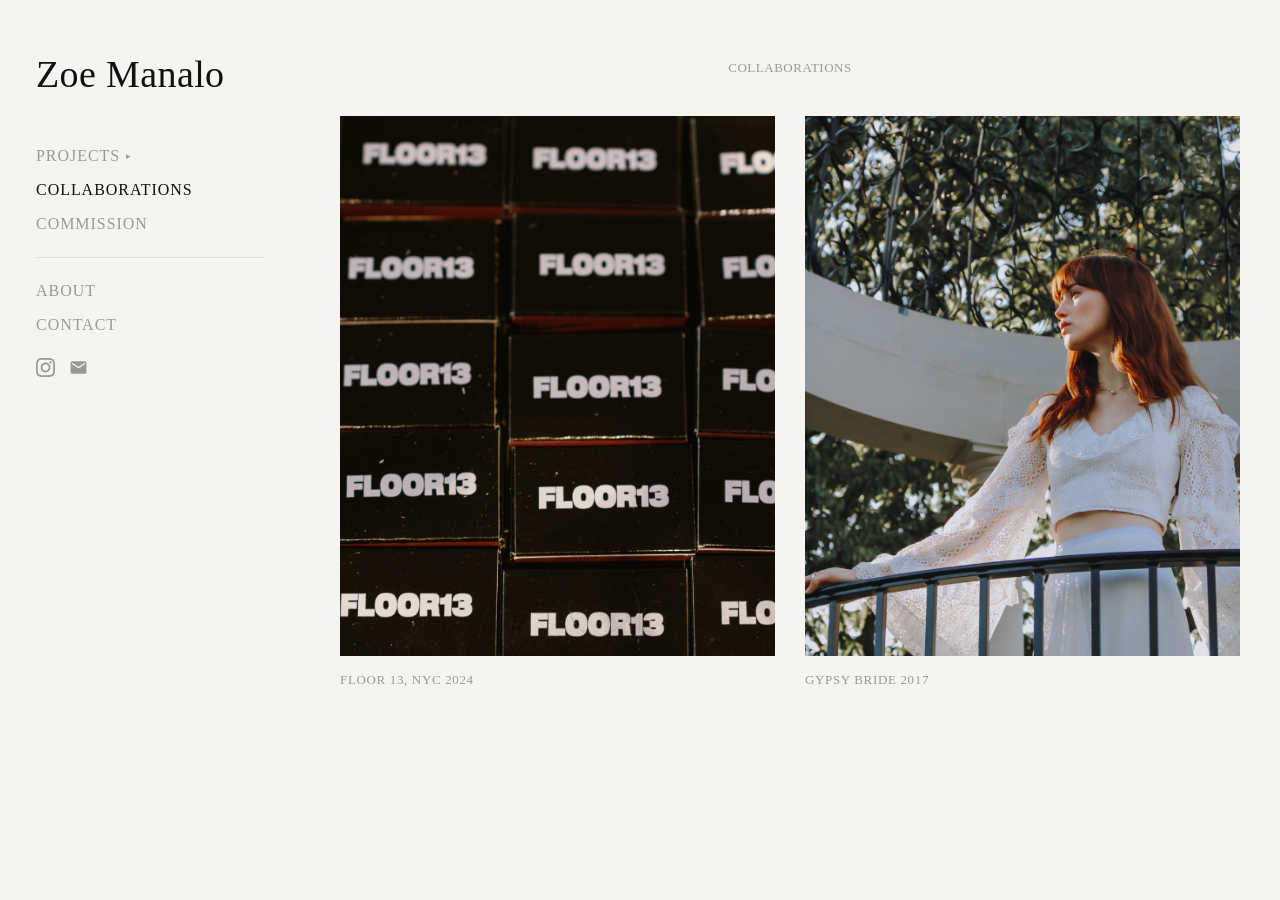
==== collaborations/index.html @ c2b9b629 "initial commit" ====
<!DOCTYPE html>
<html lang="en">
<head>
  <meta charset="UTF-8">
  <meta name="viewport" content="width=device-width, initial-scale=1.0">
  <title>Collaborations — Zoe Manalo</title>
  <link rel="stylesheet" href="/css/styles.css">
</head>
<body>
  <aside class="sidebar">
    <a href="/" class="logo">Zoe Manalo</a>
    <nav class="menu">
      <button class="menu-parent" onclick="toggleProjects(this)" aria-expanded="false">
        Projects <span class="menu-arrow">&#9656;</span>
      </button>
      <div class="menu-sub" id="projects-sub"></div>
      <a href="/collaborations/index.html" class="menu-item top-item" id="nav-collaborations">Collaborations</a>
      <a href="/commission/index.html" class="menu-item top-item" id="nav-commission">Commission</a>
      <div class="menu-divider"></div>
      <a href="/about.html" class="menu-item">About</a>
      <a href="/contact.html" class="menu-item">Contact</a>
      <div class="menu-icons">
        <a href="https://instagram.com/zoetmanalo" target="_blank" aria-label="Instagram"><svg xmlns="http://www.w3.org/2000/svg" viewBox="0 0 24 24" fill="currentColor" width="19" height="19"><path d="M12 2.163c3.204 0 3.584.012 4.85.07 3.252.148 4.771 1.691 4.919 4.919.058 1.265.069 1.645.069 4.849 0 3.205-.012 3.584-.069 4.849-.149 3.225-1.664 4.771-4.919 4.919-1.266.058-1.644.07-4.85.07-3.204 0-3.584-.012-4.849-.07-3.26-.149-4.771-1.699-4.919-4.92-.058-1.265-.07-1.644-.07-4.849 0-3.204.013-3.583.07-4.849.149-3.227 1.664-4.771 4.919-4.919 1.266-.057 1.645-.069 4.849-.069zm0-2.163c-3.259 0-3.667.014-4.947.072-4.358.2-6.78 2.618-6.98 6.98-.059 1.281-.073 1.689-.073 4.948 0 3.259.014 3.668.072 4.948.2 4.358 2.618 6.78 6.98 6.98 1.281.058 1.689.072 4.948.072 3.259 0 3.668-.014 4.948-.072 4.354-.2 6.782-2.618 6.979-6.98.059-1.28.073-1.689.073-4.948 0-3.259-.014-3.667-.072-4.947-.196-4.354-2.617-6.78-6.979-6.98-1.281-.059-1.69-.073-4.949-.073zm0 5.838c-3.403 0-6.162 2.759-6.162 6.162s2.759 6.163 6.162 6.163 6.162-2.759 6.162-6.163c0-3.403-2.759-6.162-6.162-6.162zm0 10.162c-2.209 0-4-1.79-4-4 0-2.209 1.791-4 4-4s4 1.791 4 4c0 2.21-1.791 4-4 4zm6.406-11.845c-.796 0-1.441.645-1.441 1.44s.645 1.44 1.441 1.44c.795 0 1.439-.645 1.439-1.44s-.644-1.44-1.439-1.44z"/></svg></a>
        <a href="mailto:zoetmanalo@gmail.com" aria-label="Email"><svg xmlns="http://www.w3.org/2000/svg" viewBox="0 0 24 24" fill="currentColor" width="19" height="19"><path d="M20 4H4c-1.1 0-2 .9-2 2v12c0 1.1.9 2 2 2h16c1.1 0 2-.9 2-2V6c0-1.1-.9-2-2-2zm0 4l-8 5-8-5V6l8 5 8-5v2z"/></svg></a>
      </div>
    </nav>
  </aside>
  <main class="page-content">
    <p class="page-title">Collaborations</p>
    <div class="grid" id="grid"></div>
  </main>
  <script src="/js/nav.js"></script>
  <script src="/js/gallery.js"></script>
  <script>loadGrid("collaborations")</script>

</body>
</html>
---- css/styles.css ----
/* =====================
   RESET & BASE
   ===================== */

*, *::before, *::after {
  margin: 0;
  padding: 0;
  box-sizing: border-box;
}

:root {
  --sidebar-width: 300px;
  --bg: #f5f4f0;
  --text: #111;
  --muted: #999;
  --font-display: 'Georgia', serif;
  --font-body: 'Georgia', serif;
}

html, body {
  height: 100%;
  background: var(--bg);
  color: var(--text);
  font-family: var(--font-body);
}

body { display: flex; }

/* =====================
   SIDEBAR
   ===================== */

.sidebar {
  position: fixed;
  top: 0;
  left: 0;
  width: var(--sidebar-width);
  height: 100vh;
  padding: 50px 36px;
  display: flex;
  flex-direction: column;
  z-index: 100;
  background: var(--bg);
}

.logo {
  font-family: var(--font-display);
  font-size: 38px;
  font-style: normal;
  text-decoration: none;
  color: var(--text);
  letter-spacing: 0.01em;
  line-height: 1.3;
  margin-bottom: 40px;
}

.logo:hover { color: #555; }

/* =====================
   MENU
   ===================== */

.menu {
  display: flex;
  flex-direction: column;
  align-items: flex-start;
}

.menu-parent {
  color: var(--muted);
  font-size: 16px;
  letter-spacing: 0.06em;
  text-transform: uppercase;
  transition: color 0.2s ease;
  line-height: 1.5;
  cursor: pointer;
  background: none;
  border: none;
  padding: 5px 0;
  font-family: var(--font-body);
  font-style: normal;
  display: flex;
  align-items: center;
  gap: 6px;
}

.menu-parent:hover,
.menu-parent.open { color: var(--text); }

.menu-arrow {
  font-size: 9px;
  transition: transform 0.2s ease;
}

.menu-parent.open .menu-arrow { transform: rotate(90deg); }

.menu-sub {
  display: flex;
  flex-direction: column;
  overflow: hidden;
  max-height: 0;
  opacity: 0;
  transition: max-height 0.3s ease, opacity 0.25s ease;
  padding-left: 12px;
  border-left: 1px solid #ddd;
  margin-left: 2px;
  width: 100%;
}

.menu-sub.open {
  max-height: 400px;
  opacity: 1;
  margin-top: 6px;
  margin-bottom: 6px;
}

.menu-item {
  text-decoration: none;
  color: var(--muted);
  font-size: 16px;
  letter-spacing: 0.06em;
  text-transform: uppercase;
  font-style: normal;
  transition: color 0.2s ease;
  line-height: 1.5;
  padding: 5px 0;
  display: block;
  width: 100%;
}

.menu-item:hover,
.menu-item.active { color: var(--text); }

.menu-divider {
  width: 100%;
  height: 1px;
  background: #e0e0e0;
  margin: 16px 0;
}

.menu-icons {
  display: flex;
  gap: 14px;
  margin-top: 16px;
  align-items: center;
}

.menu-icons a {
  color: var(--muted);
  transition: color 0.2s ease;
  display: flex;
  align-items: center;
  text-decoration: none;
}

.menu-icons a:hover { color: var(--text); }
.menu-icons svg { display: block; fill: currentColor; }

/* hamburger — hidden on desktop */
.hamburger {
  display: none;
  position: fixed;
  top: 20px;
  right: 20px;
  z-index: 200;
  background: none;
  border: none;
  cursor: pointer;
  padding: 8px;
  flex-direction: column;
  gap: 5px;
}

.hamburger span {
  display: block;
  width: 24px;
  height: 2px;
  background: var(--text);
  transition: all 0.3s ease;
}

.hamburger.open span:nth-child(1) { transform: rotate(45deg) translate(5px, 5px); }
.hamburger.open span:nth-child(2) { opacity: 0; }
.hamburger.open span:nth-child(3) { transform: rotate(-45deg) translate(5px, -5px); }

/* =====================
   MAIN VIEWER
   ===================== */

.main {
  margin-left: var(--sidebar-width);
  flex: 1;
  height: 100vh;
  display: flex;
  align-items: center;
  justify-content: center;
  position: relative;
}

.viewer {
  position: relative;
  width: 100%;
  height: 100%;
  display: flex;
  align-items: center;
  justify-content: center;
  padding: 40px 80px;
}

.viewer img {
  max-width: 100%;
  max-height: 100%;
  object-fit: contain;
  opacity: 0;
  transition: opacity 0.4s ease;
}

.viewer img.loaded { opacity: 1; }

.nav-prev,
.nav-next {
  position: fixed;
  top: 50%;
  transform: translateY(-50%);
  background: none;
  border: none;
  font-size: 22px;
  color: var(--muted);
  cursor: pointer;
  padding: 16px;
  z-index: 20;
}

.nav-prev { left: calc(var(--sidebar-width) + 8px); }
.nav-next { right: 16px; }
.nav-prev:hover,
.nav-next:hover { color: var(--text); }

.project-title-overlay {
  position: absolute;
  bottom: 20px;
  right: 40px;
  font-size: 11px;
  letter-spacing: 0.06em;
  text-transform: uppercase;
  font-style: normal;
  color: var(--muted);
  z-index: 20;
  pointer-events: none;
}

.group-label {
  position: absolute;
  bottom: 20px;
  left: 20px;
  font-size: 11px;
  letter-spacing: 0.1em;
  text-transform: uppercase;
  font-style: normal;
  color: var(--muted);
  pointer-events: none;
  z-index: 30;
  opacity: 0;
}

.group-label.visible { opacity: 1; }

/* =====================
   GRID PAGES
   ===================== */

.page-content {
  margin-left: var(--sidebar-width);
  width: calc(100vw - var(--sidebar-width));
  display: flex;
  flex-direction: column;
  align-items: center;
  padding: 60px 40px 80px;
}

.page-title {
  font-family: var(--font-display);
  font-size: 13px;
  font-style: normal;
  letter-spacing: 0.04em;
  color: var(--muted);
  text-transform: uppercase;
  margin-bottom: 40px;
}

.grid {
  display: grid;
  grid-template-columns: repeat(2, 1fr);
  gap: 30px;
  max-width: 1100px;
  width: 100%;
  margin: 0 auto;
}

.project { text-decoration: none; color: var(--text); }

.project img {
  width: 100%;
  height: 60vh;
  object-fit: cover;
}

.project-label {
  font-size: 13px;
  letter-spacing: 0.05em;
  text-transform: uppercase;
  font-style: normal;
  color: var(--muted);
  margin-top: 12px;
}

/* =====================
   ABOUT + CONTACT
   ===================== */

.text-content {
  margin-left: var(--sidebar-width);
  padding: 80px 100px 120px 120px;
  width: calc(100vw - var(--sidebar-width));
  min-height: 100vh;
}

/* =====================
   ABOUT LAYOUT
   ===================== */

.about-row {
  display: flex;
  align-items: flex-start;
  gap: 80px;
  margin-bottom: 50px;
  width: 100%;
}

.about-photo-wrap {
  flex: 0 0 420px;
  padding-top: 120px;
}

.about-photo {
  width: 420px;
  height: auto;
  display: block;
  margin-left: 100px;
}

.about-text {
  flex: 1;
  max-width: 500px;
}

.about-text h1 {
  font-family: var(--font-display);
  font-size: 48px;
  font-style: normal;
  font-weight: normal;
  margin-bottom: 16px;
}

.about-text hr {
  border: none;
  border-top: 1px solid #ddd;
  margin-bottom: 28px;
  width: 225%;
}

.about-text p {
  font-size: 20px;
  font-style: normal;
  line-height: 1.75;
  margin-bottom: 18px;
}

.about-text h3 {
  font-family: var(--font-display);
  font-size: 20px;
  font-style: normal;
  font-weight: normal;
  margin-top: 28px;
  margin-bottom: 10px;
}

/* =====================
   PRESS SECTION
   ===================== */

.press-section {
  padding-top: 80px;
  padding-bottom: 100px;
  width: 100%;
}

.press-section h3 {
  font-family: var(--font-display);
  font-size: 20px;
  font-style: normal;
  font-weight: normal;
}

.press-row {
  display: flex;
  align-items: flex-start;
  gap: 40px;
  width: 91%;
  padding-top: 35px;
  margin-top: 30px;
}

.press-text { max-width: 720px; }

.press-text p {
  font-size: 20px;
  font-style: normal;
  line-height: 1.7;
}

.press-photo img {
  width: 800px;
  height: auto;
  display: block;
  margin-left: 100px;
}

/* =====================
   CONTACT PAGE
   ===================== */

  .page-heading {
  font-family: var(--font-display);
  font-size: 48px;
  font-style: normal;
  font-weight: normal;
  border-bottom: 1px solid #ddd;
  padding-bottom: 30px;
  margin-bottom: 10px;
}

.contact-item { 
  margin-top: 5px;
  margin-bottom: 30px; 
}

.contact-label {
  font-size: 12px;
  letter-spacing: 0.12em;
  text-transform: uppercase;
  font-style: normal;
  color: var(--muted);
  display: block;
  margin-bottom: 6px;
}

.contact-value {
  font-size: 24px;
  font-style: normal;
  text-decoration: none;
  color: var(--text);
}

.contact-value:hover { color: #666; }

/* =====================
   HOME HERO
   ===================== */

.home-hero {
  width: 90%;
  margin: 0 auto 80px auto;
}

.home-hero a { display: block; }

.home-hero img {
  width: 100%;
  height: 85vh;
  object-fit: cover;
  display: block;
  transition: transform 0.6s ease;
}

.home-hero:hover img { transform: scale(1.02); }

/* =====================
   TABLET — iPad (768px–1024px)
   ===================== */

@media (max-width: 1024px) and (min-width: 768px) {
  :root { --sidebar-width: 240px; }

  .logo { font-size: 28px; }

  .page-content { padding: 50px 30px 60px; }

  .grid {
    grid-template-columns: repeat(2, 1fr);
    gap: 20px;
  }

  .project img { height: 40vh; }

  .text-content { padding: 60px 60px 80px 60px; }

  .about-row { gap: 40px; }

  .about-photo-wrap {
    flex: 0 0 280px;
    padding-top: 80px;
  }

  .about-photo {
    width: 280px;
    margin-left: 0;
  }

  .about-text hr { width: 160%; }

  .press-photo img {
    width: 400px;
    margin-left: 0;
  }

  .home-hero { width: 100%; }
  .home-hero img { height: 70vh; }
}

/* =====================
   MOBILE — iPhone + Android (< 768px)
   ===================== */

@media (max-width: 767px) {

  body { flex-direction: column; }

  /* Show hamburger */
  .hamburger { display: flex; }

  /* Sidebar becomes full-screen overlay */
  .sidebar {
    position: fixed;
    top: 0;
    left: 0;
    width: 100%;
    height: 100vh;
    padding: 60px 36px 40px;
    transform: translateX(-100%);
    transition: transform 0.3s ease;
    overflow-y: auto;
    z-index: 150;
  }

  .sidebar.mobile-open {
    transform: translateX(0);
  }

  .logo { font-size: 28px; margin-bottom: 30px; }

.mobile-topbar {
  display: flex;
  align-items: center;
  justify-content: space-between;
  padding: 20px 24px;
  position: fixed;
  top: 0;
  left: 0;
  width: 100%;
  background: var(--bg);
  z-index: 99;
  border-bottom: 1px solid #eee;
}

.mobile-logo {
  font-family: var(--font-display);
  font-size: 22px;
  text-decoration: none;
  color: var(--text);
}

  /* Main content — full width, pushed down from topbar */
  .main,
  .page-content,
  .text-content {
    margin-left: 0;
    width: 100%;
    padding-top: 70px;
  }

  .main {
    height: calc(100vh - 60px);
    padding-top: 60px;
  }

  .viewer { padding: 20px; }

  .nav-prev { left: 8px; }
  .nav-next { right: 8px; }

  /* Grid — single column */
  .grid {
    grid-template-columns: 1fr;
    gap: 24px;
  }

  .project img { height: 50vw; }

  .page-content { padding: 70px 20px 60px; }

  /* About — stack vertically */
  .text-content { padding: 70px 24px 60px; }

  .about-row {
    flex-direction: column;
    gap: 30px;
    margin-bottom: 40px;
  }

  .about-photo-wrap {
    flex: none;
    width: 100%;
    padding-top: 0;
  }

  .about-photo {
    width: 100%;
    margin-left: 0;
  }

  .about-text {
    max-width: 100%;
  }

  .about-text h1 { font-size: 32px; }
  .about-text h3 { font-size: 18px; }
  .about-text p  { font-size: 17px; }
  .about-text hr { width: 100%; }

  /* Press */
  .press-row {
    flex-direction: column;
    gap: 24px;
    width: 100%;
  }

  .press-photo img {
    width: 100%;
    margin-left: 0;
  }

  .press-text { max-width: 100%; }
  .press-text p { font-size: 17px; }

  /* Contact */
  .contact-value { font-size: 20px; }

  /* Hero */
  .home-hero { width: 100%; margin-bottom: 40px; }
  .home-hero img { height: 50vh; }

  /* Viewer title */
  .project-title-overlay {
    bottom: 10px;
    right: 16px;
    font-size: 10px;
  }
}
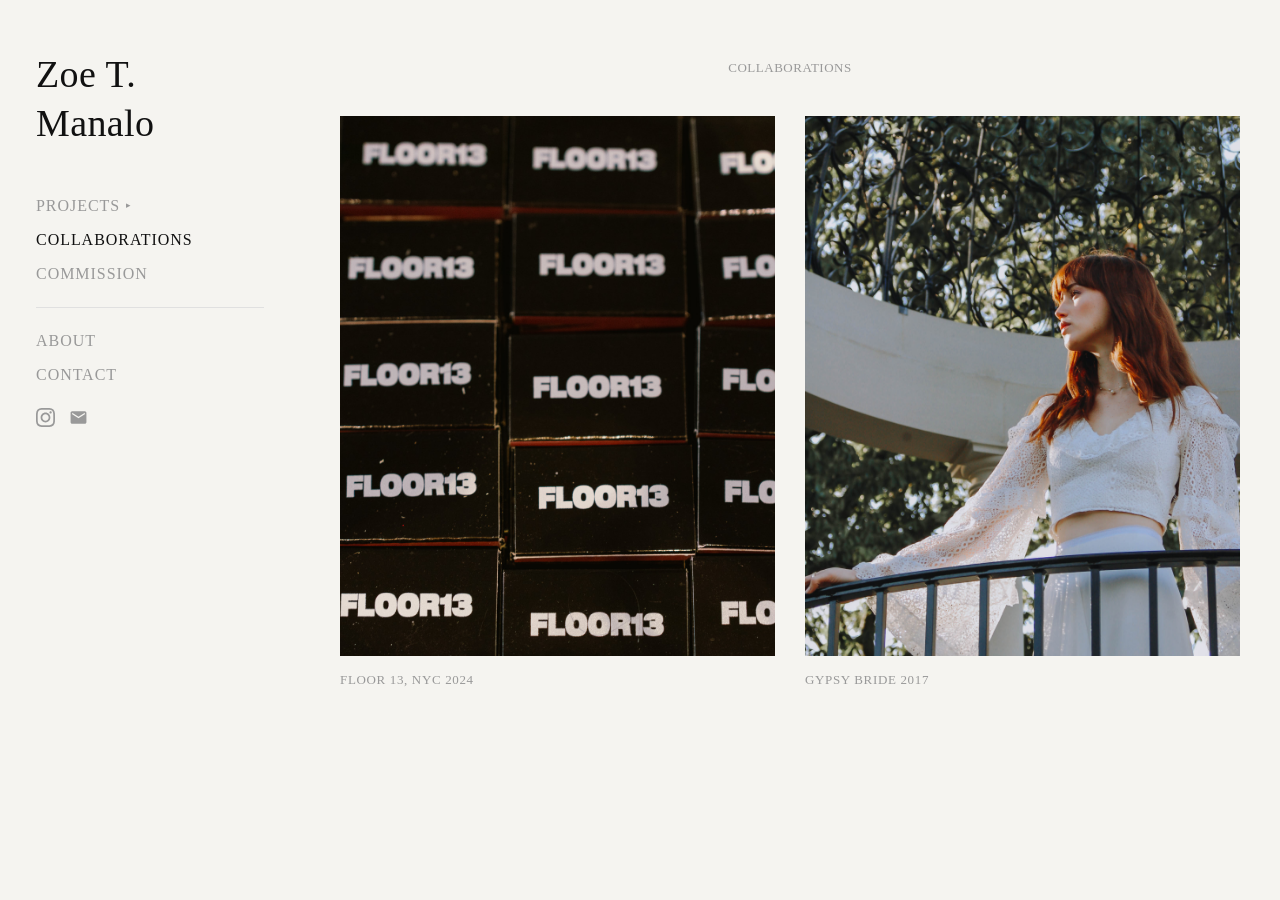
==== commit 3aea146b: "update Logo for all pages" ====
--- a/collaborations/index.html
+++ b/collaborations/index.html
@@ -8,7 +8,7 @@
 </head>
 <body>
   <aside class="sidebar">
-    <a href="/" class="logo">Zoe Manalo</a>
+    <a href="/" class="logo">Zoe T. Manalo</a>
     <nav class="menu">
       <button class="menu-parent" onclick="toggleProjects(this)" aria-expanded="false">
         Projects <span class="menu-arrow">&#9656;</span>
--- a/css/styles.css
+++ b/css/styles.css
@@ -561,6 +561,7 @@
 
 .mobile-topbar {
   display: flex;
+  background-color: red;
   align-items: center;
   justify-content: space-between;
   padding: 20px 24px;
@@ -591,7 +592,6 @@
 
   .main {
     height: calc(100vh - 60px);
-    padding-top: 60px;
   }
 
   .viewer { padding: 20px; }
